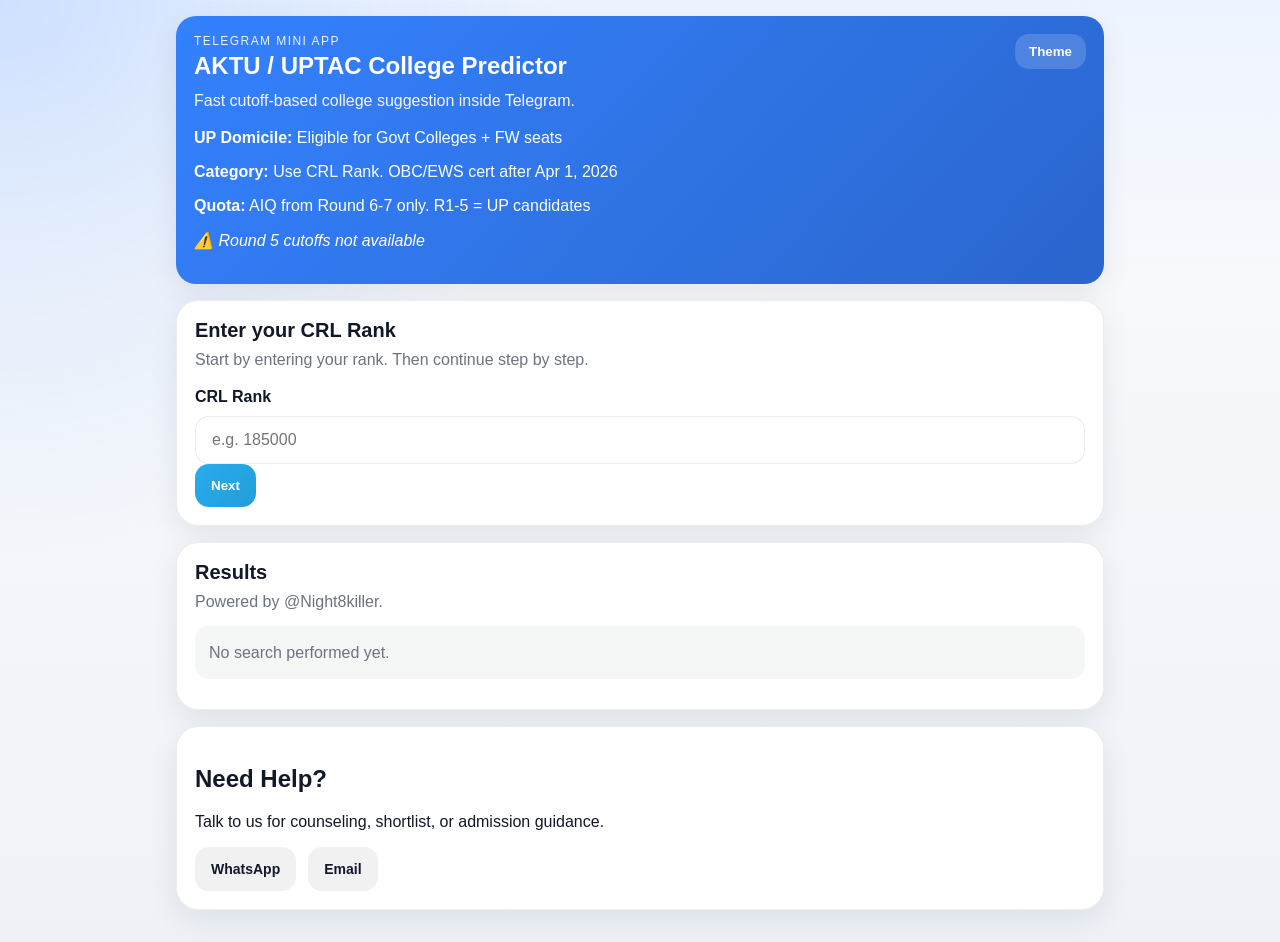
==== index.html @ 8c466439 "Add information box with eligibility details" ====
<!DOCTYPE html>
<html lang="en">
<head>
  <meta charset="UTF-8" />
  <meta name="viewport" content="width=device-width, initial-scale=1.0" />
  <title>AKTU / UPTAC College Predictor</title>
  <link rel="stylesheet" href="style.css" />
  <script src="https://telegram.org/js/telegram-web-app.js"></script>
</head>
<body>
  <div class="app-shell">
    <header class="topbar">
      <div class="topbar-left">
        <p class="eyebrow">Telegram Mini App</p>
        <h1>AKTU / UPTAC College Predictor</h1>
        <p class="subtitle">Fast cutoff-based college suggestion inside Telegram.</p>
        <div class="info-box">
    <p><strong>UP Domicile:</strong> Eligible for Govt Colleges + FW seats</p>
    <p><strong>Category:</strong> Use CRL Rank. OBC/EWS cert after Apr 1, 2026</p>
    <p><strong>Quota:</strong> AIQ from Round 6-7 only. R1-5 = UP candidates</p>
    <p><em>⚠️ Round 5 cutoffs not available</em></p>
        </div>
      </div>
      <button id="themeBtn" class="icon-btn" type="button">Theme</button>
    </header>    
    <main class="content">
      <section class="card">
        <div class="section-head">
          <h2 id="stepTitle">Enter your CRL Rank</h2>
          <p id="stepDesc">Start by entering your rank. Then continue step by step.</p>
        </div>

        <div id="rankStep" class="step">
          <label for="rankInput">CRL Rank</label>
          <input type="number" id="rankInput" placeholder="e.g. 185000" />
          <button id="rankNextBtn" class="primary-btn" type="button">Next</button>
        </div>

        <div id="homeStateStep" class="step hidden">
          <div class="grid">
            <button type="button" class="choice-btn" data-home="Uttar Pradesh">Uttar Pradesh</button>
            <button type="button" class="choice-btn" data-home="Other State">Other State</button>
          </div>
        </div>

        <div id="genderStep" class="step hidden">
          <div class="grid">
            <button type="button" class="choice-btn" data-gender="Male">Male</button>
            <button type="button" class="choice-btn" data-gender="Female">Female</button>
          </div>
        </div>

        <div id="categoryStep" class="step hidden">
          <div class="grid">
            <button type="button" class="choice-btn" data-category="GEN">GEN</button>
            <button type="button" class="choice-btn" data-category="OBC-NCL">OBC-NCL</button>
            <button type="button" class="choice-btn" data-category="GEN-EWS">GEN-EWS</button>
            <button type="button" class="choice-btn" data-category="SC">SC</button>
            <button type="button" class="choice-btn" data-category="ST">ST</button>
          </div>
        </div>

        <div id="pwdStep" class="step hidden">
          <div class="grid">
            <button type="button" class="choice-btn" data-pwd="true">PwD True</button>
            <button type="button" class="choice-btn" data-pwd="false">PwD False</button>
          </div>
        </div>

        <div id="summaryStep" class="step hidden">
          <div class="summary-box" id="summaryBox"></div>
          <div class="bottom-actions">
            <button id="fetchBtn" class="primary-btn" type="button">Fetch Colleges</button>
            <button id="restartBtn" class="secondary-btn" type="button">Start Again</button>
          </div>
        </div>
      </section>

      <section class="card result-card">
        <div class="section-head">
          <h2>Results</h2>
          <p>Powered by @Night8killer.</p>
        </div>

        <div id="statusBox" class="status idle">No search performed yet.</div>
        <div id="debugBox" class="debug-box"></div>
        <div id="resultsBox"></div>
        <div id="pdfStatus" class="pdf-status"></div>
        <button id="downloadBtn" class="download-btn hidden">Download Full PDF</button>
      </section>

      <section class="card contact-card">
        <h2>Need Help?</h2>
        <p>Talk to us for counseling, shortlist, or admission guidance.</p>
        <div class="bottom-actions">
          <a class="secondary-btn link-btn" href="https://wa.me/91XXXXXXXXXX" target="_blank" rel="noreferrer">WhatsApp</a>
          <a class="secondary-btn link-btn" href="mailto:youremail@example.com">Email</a>
        </div>
      </section>
    </main>
  </div>

  <script src="app.js"></script>
</body>
</html>
---- style.css ----
:root {
  --tg-bg: #f4f5f7;
  --tg-card: #ffffff;
  --tg-text: #111827;
  --tg-muted: #6b7280;
  --tg-accent: #2aabee;
  --tg-accent-dark: #229ed9;
  --border: rgba(17, 24, 39, 0.08);
  --shadow: 0 10px 30px rgba(17, 24, 39, 0.08);
  --good: #0f9d58;
  --bad: #d93025;
}

* {
  box-sizing: border-box;
}

html, body {
  margin: 0;
  padding: 0;
  font-family: Inter, Arial, sans-serif;
  background:
    radial-gradient(circle at top left, rgba(43, 124, 255, 0.16), transparent 35%),
    linear-gradient(180deg, #eef4ff, #f7f9fc 30%, #eef2f7 100%);
  color: var(--tg-text);
  min-height: 100%;
}

body.telegram-dark {
  --tg-bg: #0f1720;
  --tg-card: rgba(19, 26, 36, 0.96);
  --tg-text: #eef4ff;
  --tg-muted: #a7b4c5;
  --border: rgba(255,255,255,0.08);
  --shadow: 0 10px 30px rgba(0,0,0,0.35);
  background:
    radial-gradient(circle at top left, rgba(43, 124, 255, 0.18), transparent 35%),
    linear-gradient(180deg, #0b1220, #0f1720 45%, #111827 100%);
}

.app-shell {
  max-width: 960px;
  margin: 0 auto;
  padding: 16px;
}

.topbar {
  display: flex;
  justify-content: space-between;
  gap: 16px;
  align-items: flex-start;
  background: linear-gradient(135deg, rgba(43,124,255,0.95), rgba(25,89,201,0.92));
  color: #fff;
  padding: 18px;
  border-radius: 20px;
  box-shadow: var(--shadow);
  margin-bottom: 16px;
}

.eyebrow {
  margin: 0 0 4px;
  font-size: 12px;
  letter-spacing: 0.12em;
  text-transform: uppercase;
  opacity: 0.9;
}

.topbar h1 {
  margin: 0;
  font-size: 24px;
  line-height: 1.2;
}

.subtitle {
  margin: 8px 0 0;
  opacity: 0.95;
  line-height: 1.5;
}

.icon-btn, .primary-btn, .secondary-btn, .choice-btn {
  border: none;
  border-radius: 14px;
  font-weight: 700;
  cursor: pointer;
  transition: transform 0.15s ease, background 0.15s ease, box-shadow 0.15s ease;
}

.icon-btn {
  background: rgba(255,255,255,0.16);
  color: #fff;
  padding: 10px 14px;
}

.card {
  background: var(--tg-card);
  border: 1px solid var(--border);
  border-radius: 22px;
  box-shadow: var(--shadow);
  padding: 18px;
  margin-bottom: 16px;
  backdrop-filter: blur(10px);
}

.section-head h2 {
  margin: 0;
  font-size: 20px;
}

.section-head p {
  margin: 6px 0 0;
  color: var(--tg-muted);
  line-height: 1.5;
}

.step {
  margin-top: 16px;
}

label {
  display: block;
  font-weight: 700;
  margin-bottom: 10px;
}

input {
  width: 100%;
  padding: 14px 16px;
  border-radius: 14px;
  border: 1px solid var(--border);
  background: rgba(255,255,255,0.9);
  color: var(--tg-text);
  font-size: 16px;
  outline: none;
}

body.telegram-dark input {
  background: rgba(255,255,255,0.06);
}

input:focus {
  border-color: var(--tg-accent);
  box-shadow: 0 0 0 3px rgba(43,124,255,0.15);
}

.grid {
  display: grid;
  grid-template-columns: repeat(auto-fit, minmax(150px, 1fr));
  gap: 12px;
}

.choice-btn {
  padding: 14px;
  background: rgba(43,124,255,0.08);
  color: var(--tg-text);
  border: 1px solid rgba(43,124,255,0.12);
  text-align: center;
}

.choice-btn:hover,
.primary-btn:hover,
.secondary-btn:hover,
.icon-btn:hover {
  transform: translateY(-1px);
}

.primary-btn {
  background: linear-gradient(135deg, var(--tg-accent), var(--tg-accent-dark));
  color: #fff;
  padding: 14px 16px;
}

.secondary-btn {
  background: rgba(17, 24, 39, 0.06);
  color: var(--tg-text);
  padding: 14px 16px;
  text-decoration: none;
  display: inline-flex;
  justify-content: center;
  align-items: center;
}

.bottom-actions {
  display: flex;
  gap: 12px;
  flex-wrap: wrap;
  margin-top: 14px;
}

.hidden {
  display: none;
}

.summary-box {
  background: rgba(43,124,255,0.06);
  border: 1px dashed rgba(43,124,255,0.22);
  border-radius: 16px;
  padding: 14px;
  line-height: 1.7;
}

.status, .debug-box {
  margin-top: 12px;
  border-radius: 14px;
  padding: 14px;
  line-height: 1.6;
}

.status.idle {
  background: rgba(17,24,39,0.04);
  color: var(--tg-muted);
}

.status.loading {
  background: rgba(43,124,255,0.08);
  color: var(--tg-muted);
}

.status.success {
  background: rgba(15,157,88,0.10);
  color: var(--good);
}

.status.error {
  background: rgba(217,48,37,0.10);
  color: var(--bad);
}

.debug-box {
 /* background: rgba(17,24,39,0.04);
  color: var(--tg-muted);
  white-space: pre-wrap;*/
  display: none !important;
}

.result-item {
  border: 1px solid var(--border);
  border-radius: 16px;
  padding: 14px;
  margin-top: 12px;
}

.result-item h3 {
  margin: 0 0 8px;
}

.result-item p {
  margin: 4px 0;
  color: var(--tg-muted);
}

.tag {
  display: inline-block;
  margin-top: 10px;
  margin-right: 8px;
  padding: 6px 10px;
  border-radius: 999px;
  background: rgba(43,124,255,0.10);
  color: var(--tg-text);
  font-size: 12px;
}

.link-btn {
  font-size: 14px;
}

@media (max-width: 600px) {
  .topbar {
    flex-direction: column;
  }

  .topbar h1 {
    font-size: 22px;
  }

  .card {
    padding: 16px;
  }
}

.loader-wrap{display:flex;flex-direction:column;align-items:center;gap:12px;padding:24px}
.spinner{width:42px;height:42px;border:4px solid rgba(255,255,255,.2);border-top:4px solid #fff;border-radius:50%;animation:spin 1s linear infinite}
@keyframes spin{to{transform:rotate(360deg)}}
.fade-in{animation:fadeUp .4s ease both}
@keyframes fadeUp{from{opacity:0;transform:translateY(10px)}to{opacity:1;transform:translateY(0)}}
.download-btn{margin-top:16px;width:100%;padding:16px;background:#22c55e;color:white;border:none;border-radius:12px;font-weight:600}
.pdf-status{margin-top:12px;text-align:center;font-size:14px}
.hidden{display:none}
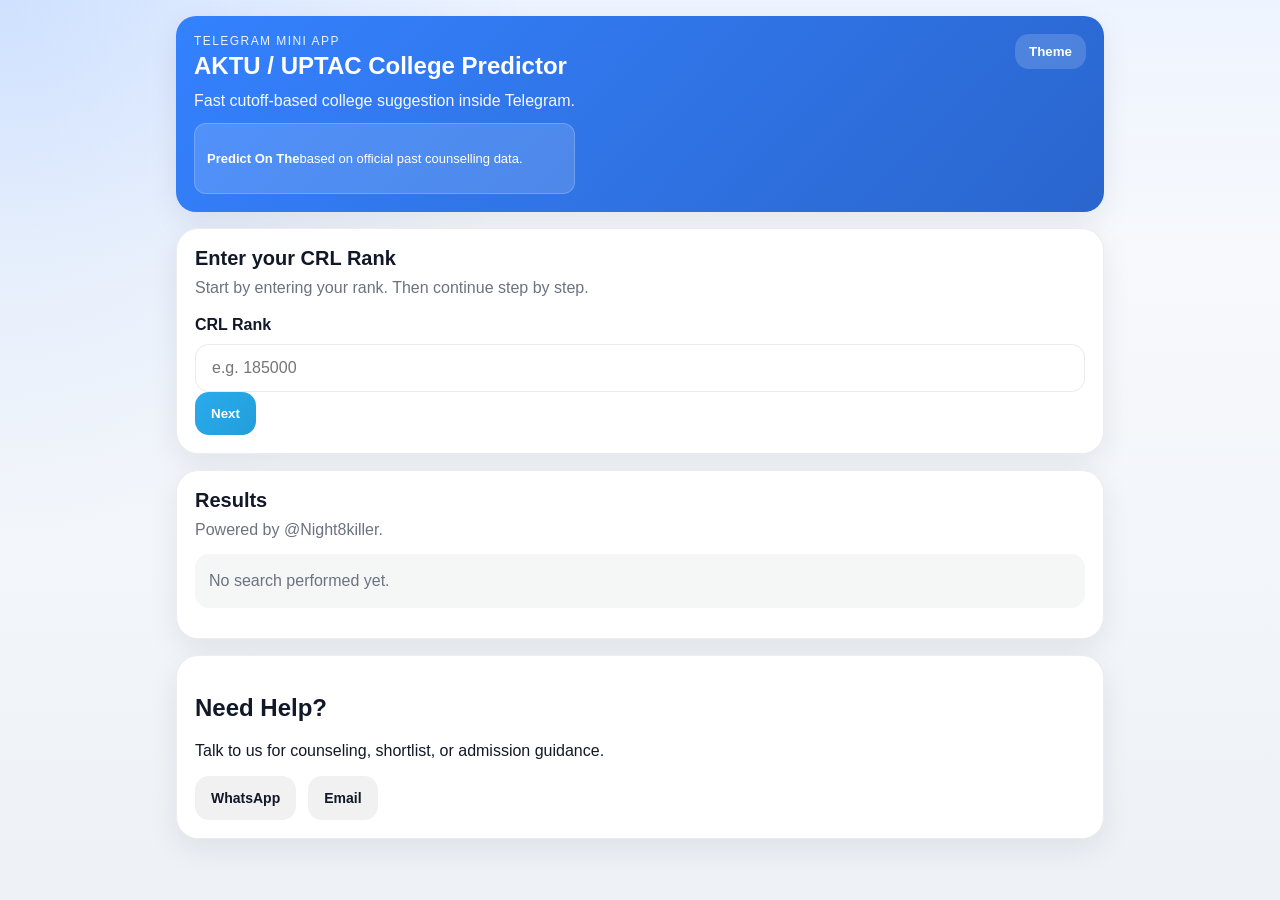
==== commit 4afd6c3f: "Update information in index.html" ====
--- a/index.html
+++ b/index.html
@@ -15,10 +15,8 @@
         <h1>AKTU / UPTAC College Predictor</h1>
         <p class="subtitle">Fast cutoff-based college suggestion inside Telegram.</p>
         <div class="info-box">
-    <p><strong>UP Domicile:</strong> Eligible for Govt Colleges + FW seats</p>
-    <p><strong>Category:</strong> Use CRL Rank. OBC/EWS cert after Apr 1, 2026</p>
-    <p><strong>Quota:</strong> AIQ from Round 6-7 only. R1-5 = UP candidates</p>
-    <p><em>⚠️ Round 5 cutoffs not available</em></p>
+    <p><strong>Predict On The</strong>based on official past counselling data.</p>
+          
         </div>
       </div>
       <button id="themeBtn" class="icon-btn" type="button">Theme</button>
--- a/style.css
+++ b/style.css
@@ -285,3 +285,20 @@
 .download-btn{margin-top:16px;width:100%;padding:16px;background:#22c55e;color:white;border:none;border-radius:12px;font-weight:600}
 .pdf-status{margin-top:12px;text-align:center;font-size:14px}
 .hidden{display:none}
+
+.info-box {
+  background: rgba(255, 255, 255, 0.15); /* Light transparent background */
+  border: 1px solid rgba(255, 255, 255, 0.2);
+  border-radius: 12px;
+  padding: 12px;
+  margin-top: 10px;
+  font-size: 13px;
+  line-height: 1.5;
+  color: #ffffff; /* White text for contrast */
+}
+
+/* Dark mode me bhi achha dikhe */
+body.telegram-dark .info-box {
+  background: rgba(0, 0, 0, 0.2);
+  color: #eef4ff;
+}
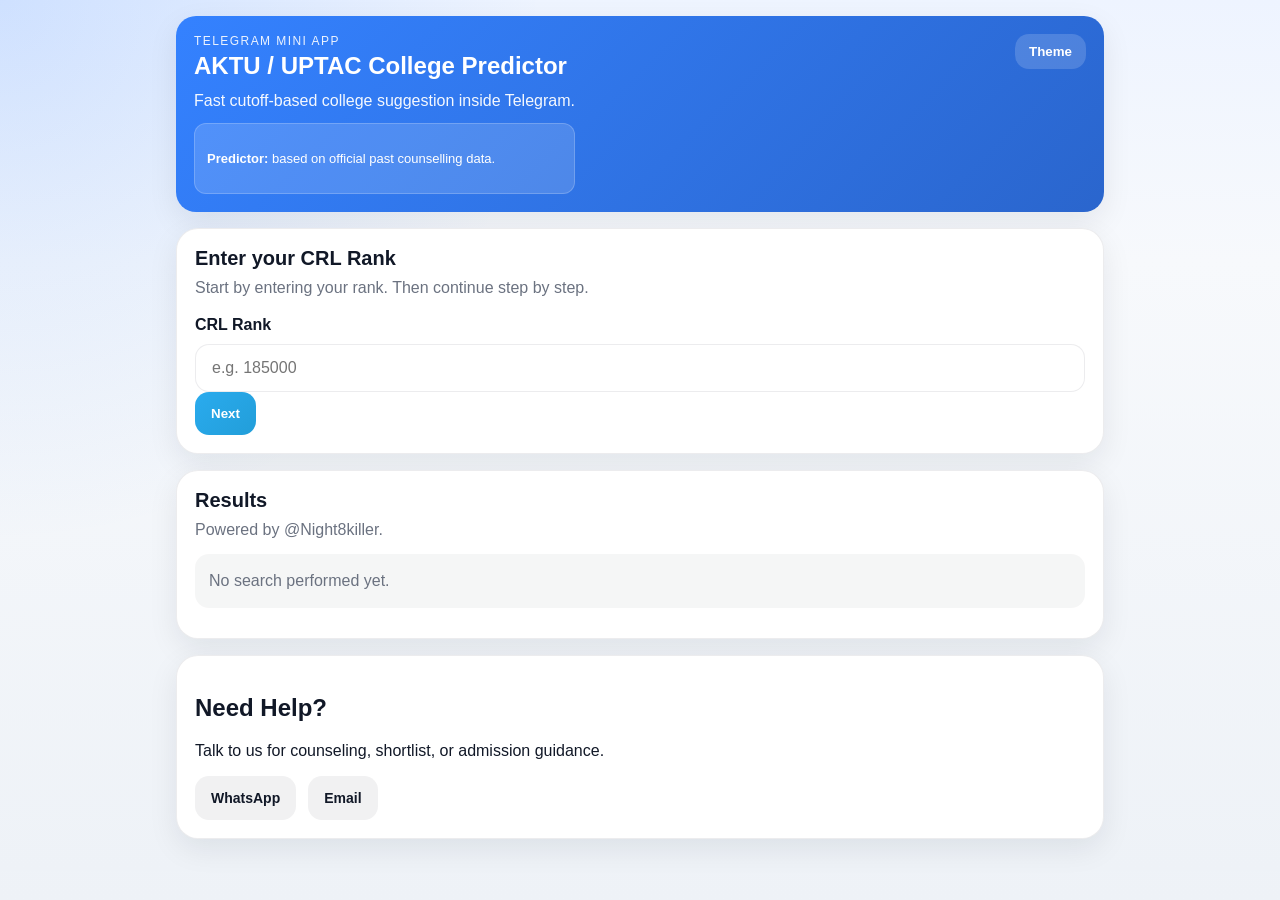
==== commit 11f96b33: "Fix text in info box for clarity" ====
--- a/index.html
+++ b/index.html
@@ -15,7 +15,7 @@
         <h1>AKTU / UPTAC College Predictor</h1>
         <p class="subtitle">Fast cutoff-based college suggestion inside Telegram.</p>
         <div class="info-box">
-    <p><strong>Predict On The</strong>based on official past counselling data.</p>
+    <p><strong>Predictor:</strong> based on official past counselling data.</p>
           
         </div>
       </div>
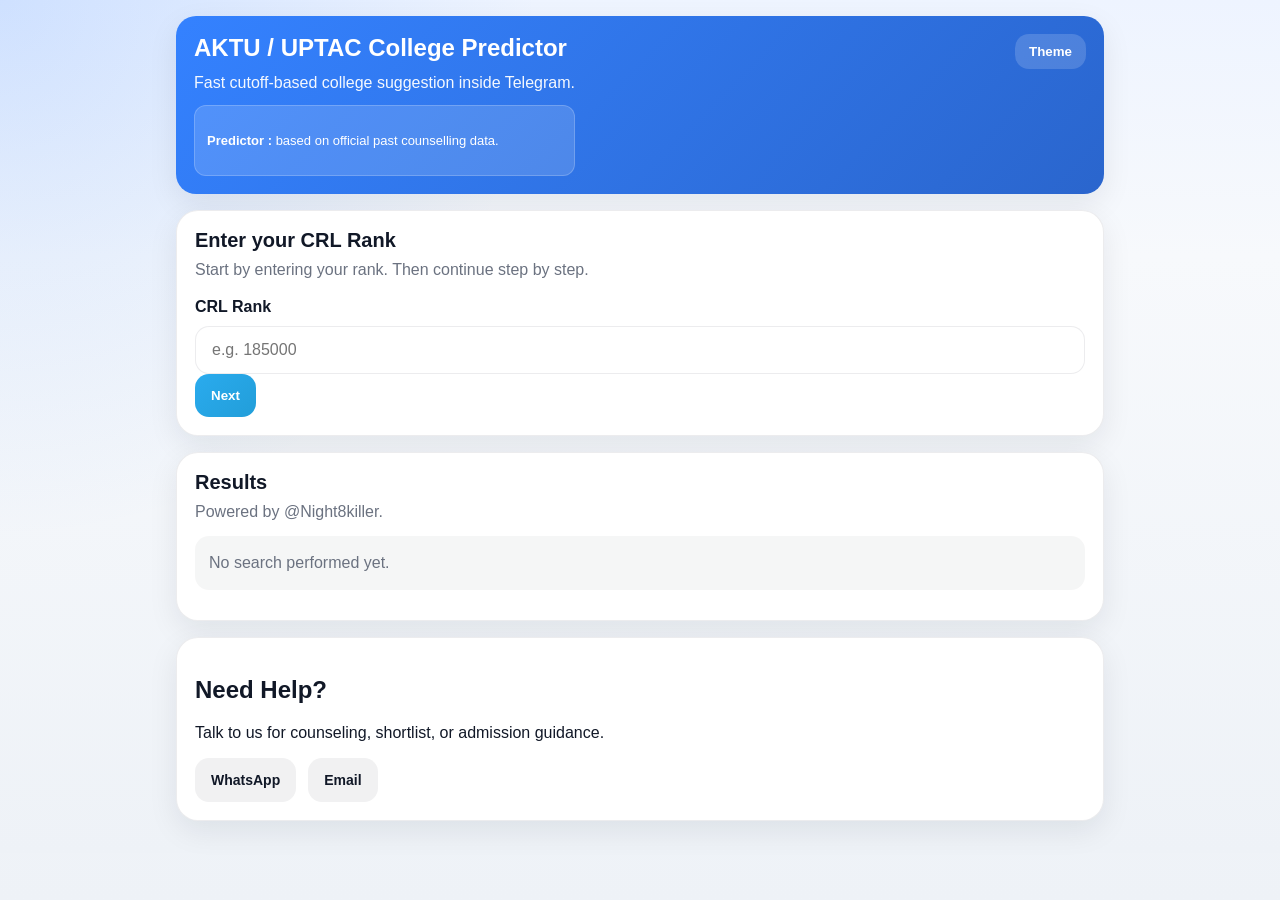
==== commit 40a0f6a5: "Fix formatting of 'Predictor' text in index.html" ====
--- a/index.html
+++ b/index.html
@@ -11,11 +11,11 @@
   <div class="app-shell">
     <header class="topbar">
       <div class="topbar-left">
-        <p class="eyebrow">Telegram Mini App</p>
+        
         <h1>AKTU / UPTAC College Predictor</h1>
         <p class="subtitle">Fast cutoff-based college suggestion inside Telegram.</p>
         <div class="info-box">
-    <p><strong>Predictor:</strong> based on official past counselling data.</p>
+    <p><strong>Predictor :</strong> based on official past counselling data.</p>
           
         </div>
       </div>
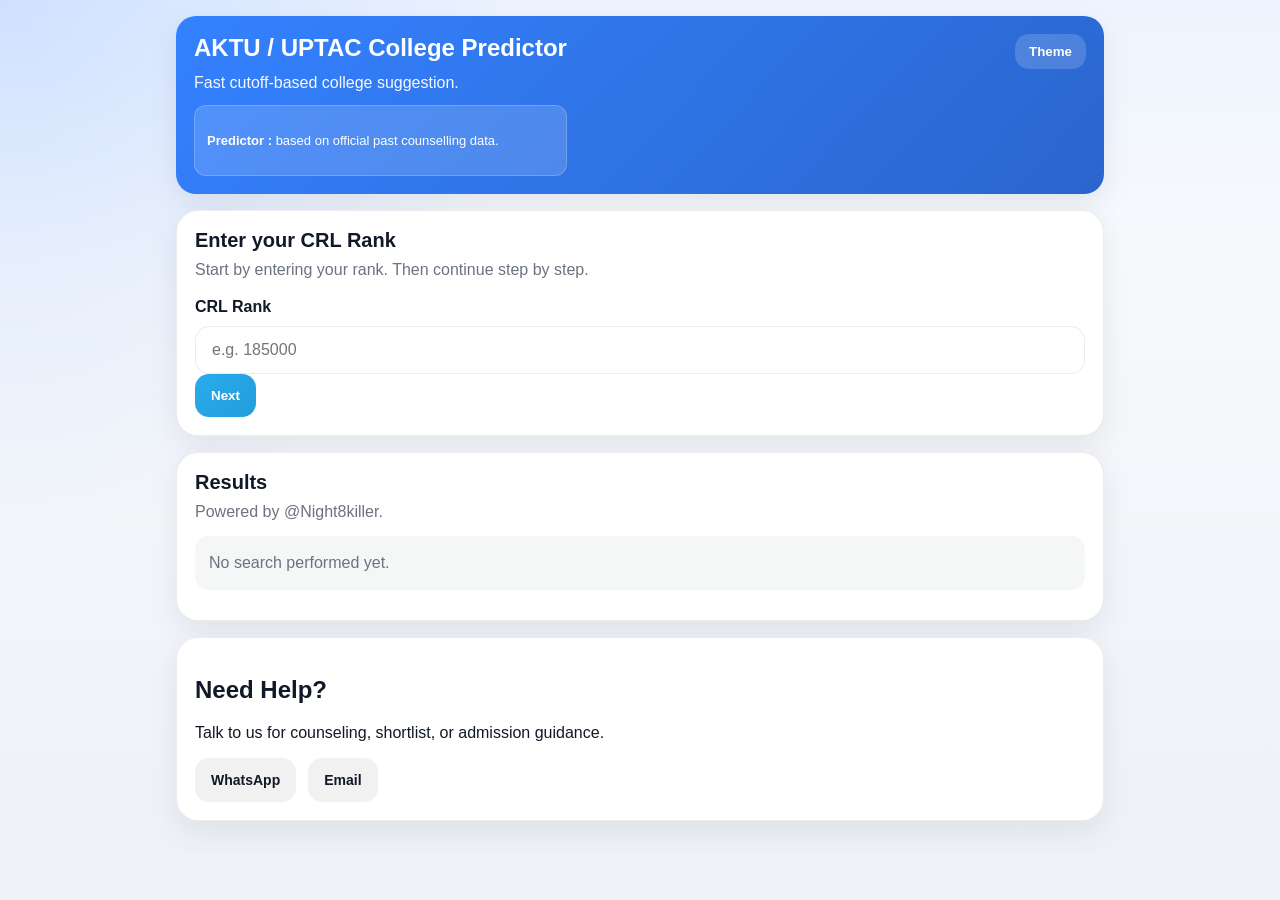
==== commit 709280ad: "Update subtitle text in index.html" ====
--- a/index.html
+++ b/index.html
@@ -13,7 +13,7 @@
       <div class="topbar-left">
         
         <h1>AKTU / UPTAC College Predictor</h1>
-        <p class="subtitle">Fast cutoff-based college suggestion inside Telegram.</p>
+        <p class="subtitle">Fast cutoff-based college suggestion.</p>
         <div class="info-box">
     <p><strong>Predictor :</strong> based on official past counselling data.</p>
           
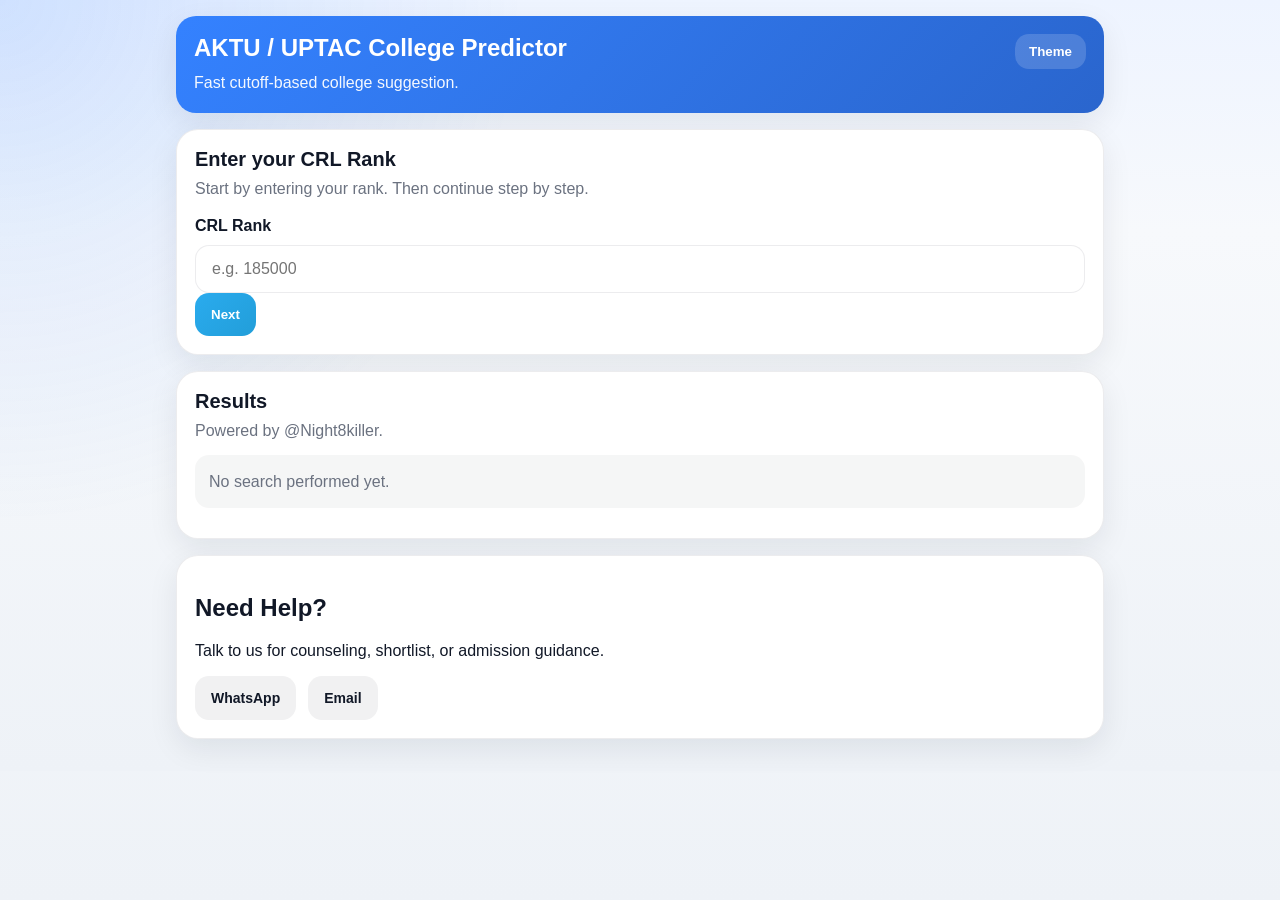
==== commit 0f6f2a97: "Remove info box from index.html Removed the info box containing predictor details." ====
--- a/index.html
+++ b/index.html
@@ -14,10 +14,7 @@
         
         <h1>AKTU / UPTAC College Predictor</h1>
         <p class="subtitle">Fast cutoff-based college suggestion.</p>
-        <div class="info-box">
-    <p><strong>Predictor :</strong> based on official past counselling data.</p>
-          
-        </div>
+        
       </div>
       <button id="themeBtn" class="icon-btn" type="button">Theme</button>
     </header>    
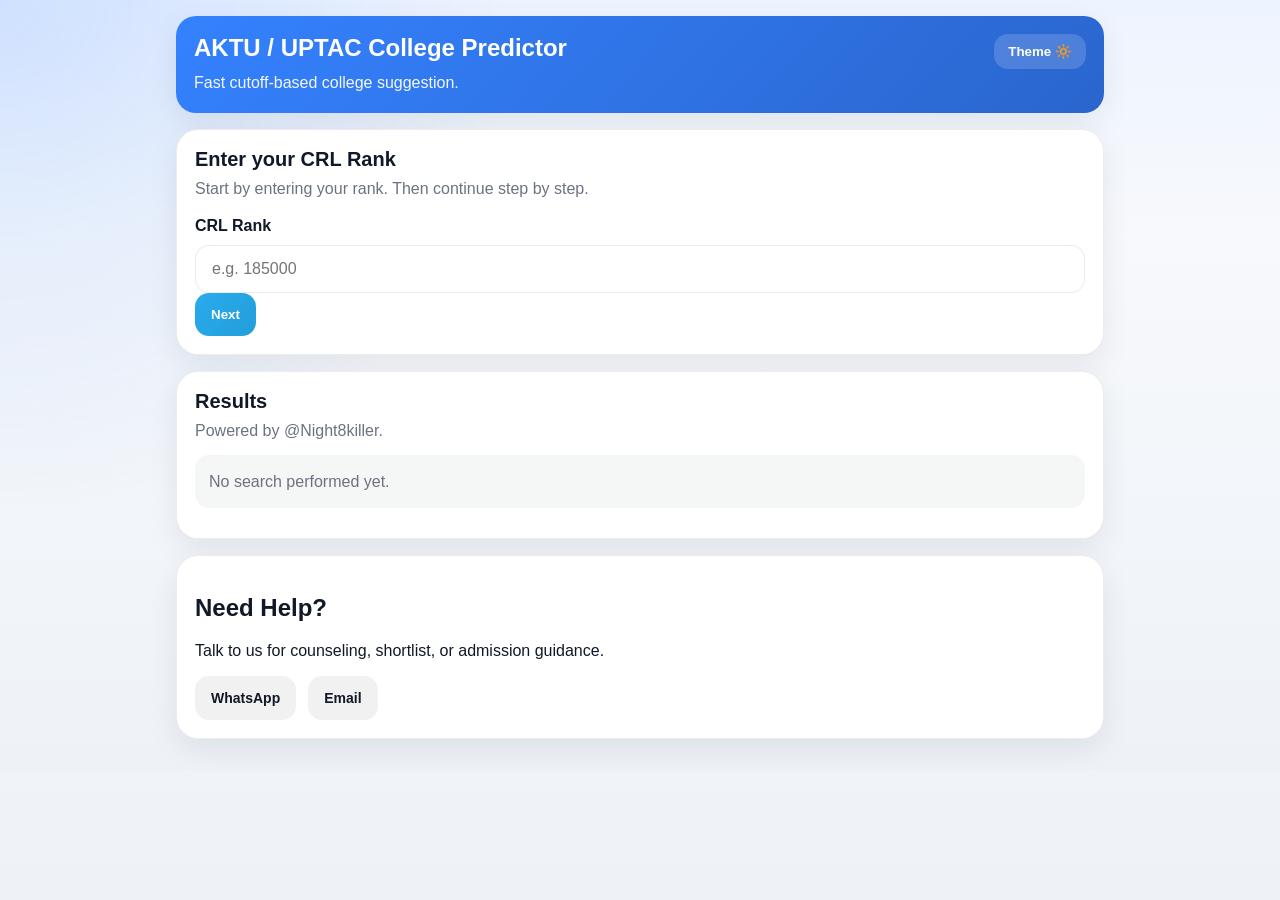
==== commit 169d9f56: "Update index.html" ====
--- a/index.html
+++ b/index.html
@@ -16,7 +16,7 @@
         <p class="subtitle">Fast cutoff-based college suggestion.</p>
         
       </div>
-      <button id="themeBtn" class="icon-btn" type="button">Theme</button>
+      <button id="themeBtn" class="icon-btn" type="button">Theme 🔆</button>
     </header>    
     <main class="content">
       <section class="card">
--- a/style.css
+++ b/style.css
@@ -286,19 +286,4 @@
 .pdf-status{margin-top:12px;text-align:center;font-size:14px}
 .hidden{display:none}
 
-.info-box {
-  background: rgba(255, 255, 255, 0.15); /* Light transparent background */
-  border: 1px solid rgba(255, 255, 255, 0.2);
-  border-radius: 12px;
-  padding: 12px;
-  margin-top: 10px;
-  font-size: 13px;
-  line-height: 1.5;
-  color: #ffffff; /* White text for contrast */
-}
-
-/* Dark mode me bhi achha dikhe */
-body.telegram-dark .info-box {
-  background: rgba(0, 0, 0, 0.2);
-  color: #eef4ff;
-}
+
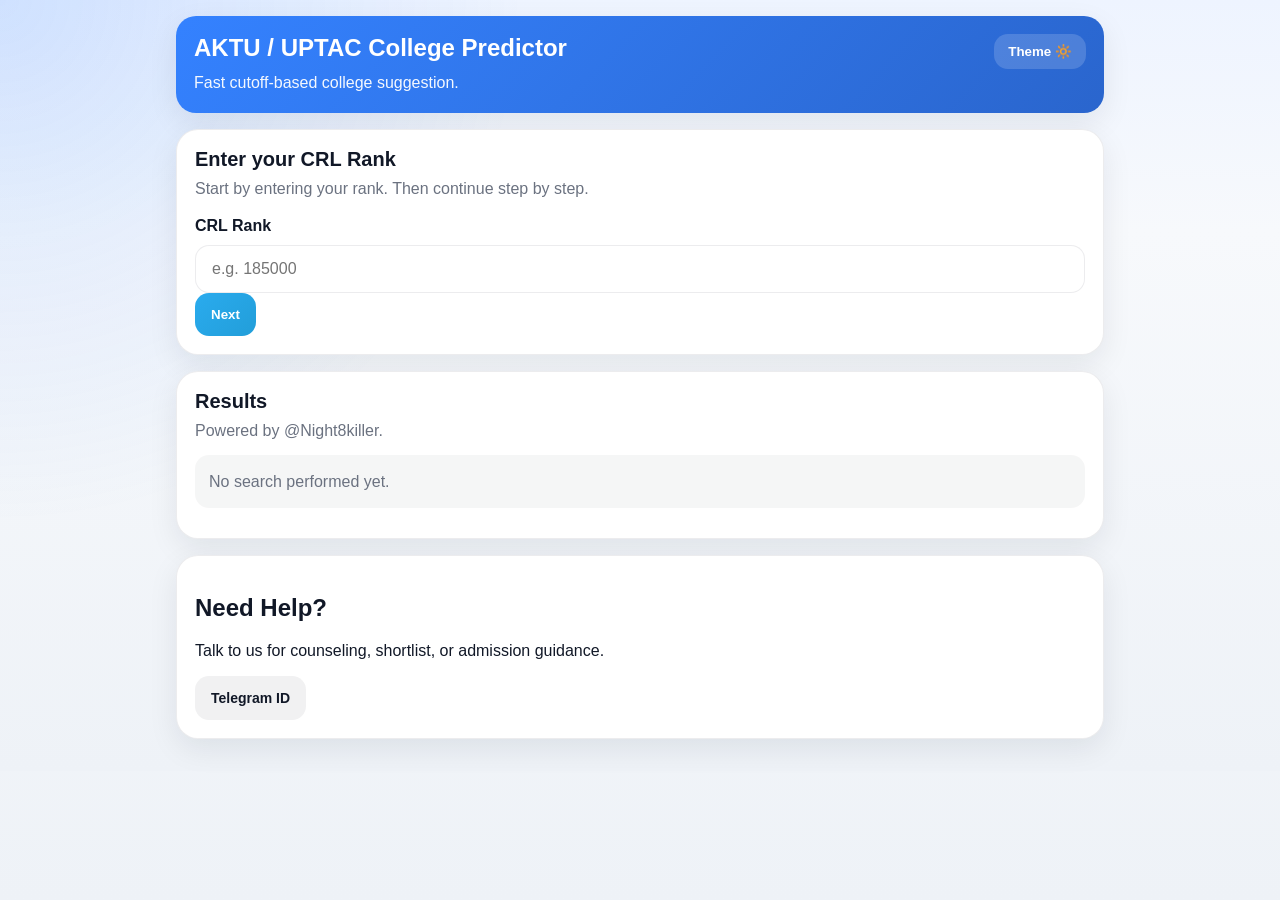
==== commit 1f58da93: "Update index.html" ====
--- a/index.html
+++ b/index.html
@@ -88,8 +88,8 @@
         <h2>Need Help?</h2>
         <p>Talk to us for counseling, shortlist, or admission guidance.</p>
         <div class="bottom-actions">
-          <a class="secondary-btn link-btn" href="https://wa.me/91XXXXXXXXXX" target="_blank" rel="noreferrer">WhatsApp</a>
-          <a class="secondary-btn link-btn" href="mailto:youremail@example.com">Email</a>
+          <a class="secondary-btn link-btn" href="https://telegram.me/Night8killer" target="_blank" rel="noreferrer">Telegram ID</a>
+          
         </div>
       </section>
     </main>
